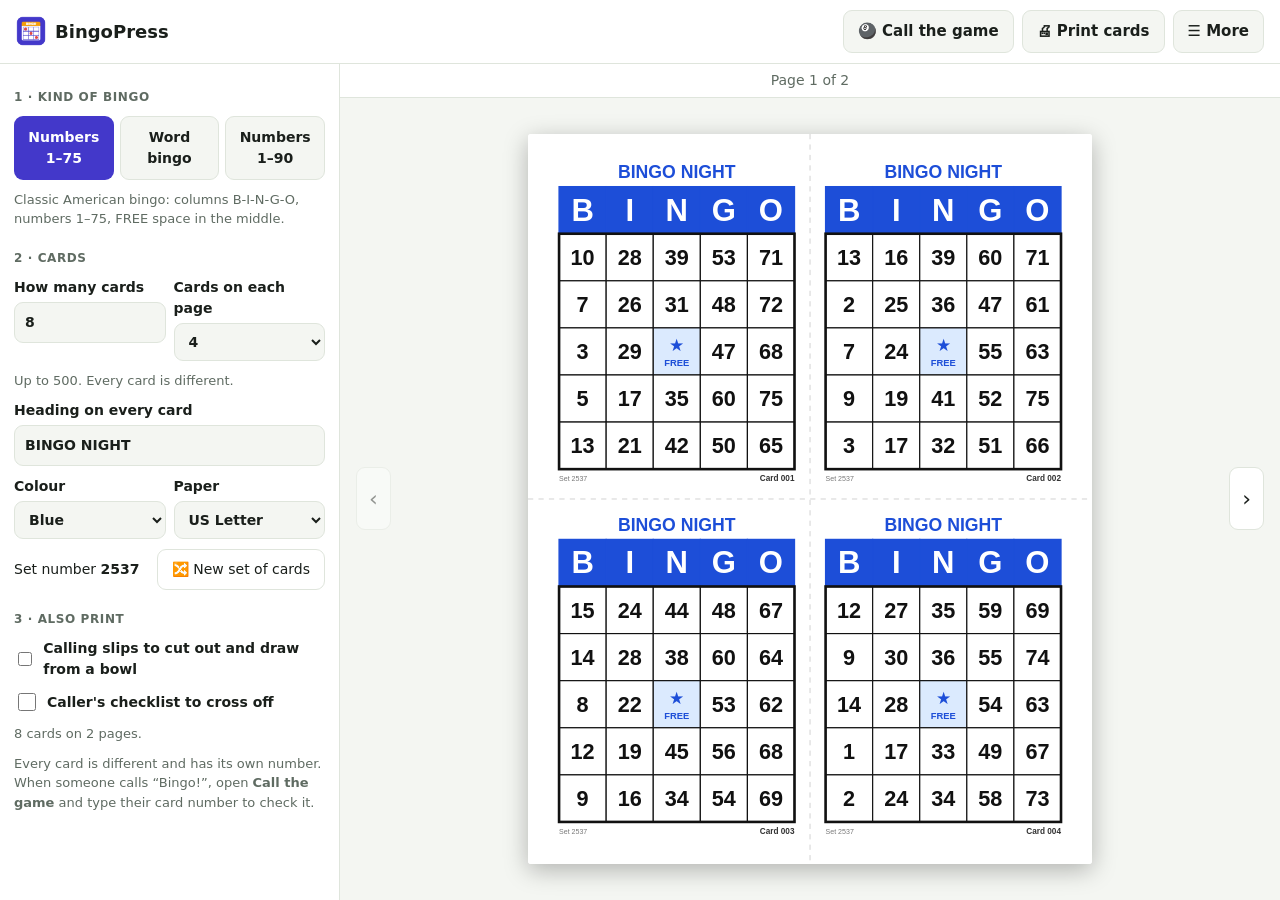
==== index.html @ 78ef308d "BingoPress 1.0" ====
<!doctype html>
<html lang="en">
<head>
  <meta charset="utf-8">
  <meta name="viewport" content="width=device-width, initial-scale=1">
  <title>BingoPress – Bingo Card Maker &amp; Caller</title>
  <meta name="description" content="Print unique, numbered bingo cards (75-ball, word bingo, 90-ball) and call the game on screen with big numbers read aloud. Private and offline.">
  <meta name="theme-color" content="#4338ca">
  <link rel="manifest" href="manifest.json">
  <link rel="icon" href="icon-192.png">
  <link rel="stylesheet" href="style.css">
  <style id="pageRule"></style>
</head>
<body>
  <header class="topbar">
    <div class="brand"><img src="icon-192.png" alt="" width="30" height="30"><span>BingoPress</span></div>
    <span class="tree-title"></span>
    <div class="top-btns">
      <button id="viewBtn" class="tb">🎱 Call the game</button>
      <button id="printBtn" class="tb">🖨 Print cards</button>
      <button id="moreBtn" class="tb">☰ More</button>
      <button id="proBtn" class="pro-btn" hidden>★ Get Pro</button>
    </div>
    <div id="menu" class="menu" hidden>
      <button id="exBtn">Fill in an example</button>
      <button id="resetBtn" class="danger">Start again…</button>
      <a href="help.html" target="_blank" rel="noopener">❓ How to use BingoPress</a>
      <a href="mailto:thequan03072002@gmail.com?subject=BingoPress%20feedback">✉ Feedback &amp; support</a>
      <a href="https://apps.microsoft.com/detail/9NRRLVDK5TH3" target="_blank" rel="noopener">More apps: NamePress name tags &amp; place cards</a>
      <a href="https://apps.microsoft.com/detail/9MWSF3JMP1GJ" target="_blank" rel="noopener">More apps: PrintCal photo calendar maker</a>
    </div>
  </header>

  <main class="layout">
    <aside class="left">
      <h2>1 · Kind of bingo</h2>
      <div class="seg3" id="types">
        <button data-t="b75">Numbers 1–75</button>
        <button data-t="word">Word bingo</button>
        <button data-t="b90">Numbers 1–90<span class="badge pro-only">PRO</span></button>
      </div>
      <p id="typeHint" class="hint"></p>
      <div id="wordF">
        <label class="field">Words or phrases – one on each line<textarea id="words" rows="7" placeholder="e.g. Pacifier&#10;Rattle&#10;Teddy bear"></textarea></label>
        <p id="wordCount" class="hint"></p>
        <div class="two">
          <label class="field">Card size<select id="grid"><option value="5">5 × 5</option><option value="4">4 × 4</option><option value="3">3 × 3</option></select></label>
          <label class="field">Ready-made list<select id="wordEx"><option value="">Choose…</option><option value="baby">Baby shower</option><option value="xmas">Christmas</option><option value="sight">Sight words (school)</option><option value="road">Road trip</option></select></label>
        </div>
      </div>

      <h2>2 · Cards</h2>
      <div class="two">
        <label class="field"><span id="countLbl">How many cards</span><input id="count" type="number" min="1" max="500" step="1"></label>
        <label class="field" id="perF">Cards on each page<select id="per"><option value="1">1 – largest</option><option value="2">2</option><option value="4">4</option></select></label>
      </div>
      <p id="countHint" class="hint"></p>
      <label class="field">Heading on every card<input id="title" type="text" maxlength="40" placeholder="e.g. Family Bingo Night"></label>
      <div class="two">
        <label class="field">Colour<select id="theme"></select></label>
        <label class="field">Paper<select id="paper"><option value="letter">US Letter</option><option value="a4">A4</option></select></label>
      </div>
      <div class="set-row"><span>Set number <strong id="setNo"></strong></span><button id="newSet" class="ghost">🔀 New set of cards</button></div>

      <h2>3 · Also print</h2>
      <label class="check"><input id="slips" type="checkbox"> Calling slips to cut out and draw from a bowl</label>
      <label class="check"><input id="checklist" type="checkbox"> Caller's checklist to cross off</label>
      <p id="pageInfo" class="hint"></p>
      <p class="hint">Every card is different and has its own number. When someone calls “Bingo!”, open <strong>Call the game</strong> and type their card number to check it.</p>
    </aside>

    <section class="stage">
      <div id="cardsView" class="view">
        <div id="pager" class="pager"></div>
        <div class="preview">
          <button id="prev" class="nav" title="Previous page">‹</button>
          <div id="page" style="height:100%;display:flex;align-items:center;justify-content:center;min-width:0;flex:1"></div>
          <button id="next" class="nav" title="Next page">›</button>
        </div>
      </div>
      <div id="callerView" class="view caller" hidden>
        <div class="call-top">
          <div id="ball" class="ball">–</div>
          <div class="call-side">
            <div id="callCount" class="call-count"></div>
            <div class="call-btns">
              <button id="callBtn" class="primary big">Call next</button>
              <button id="undoBtn" class="ghost">↶ Undo</button>
              <button id="newGame" class="ghost">New game</button>
            </div>
            <label class="check"><input id="speak" type="checkbox"> Read each call aloud</label>
            <p class="hint">Tip: press the Space bar to call the next one.</p>
          </div>
        </div>
        <div id="board" class="board"></div>
        <div class="check-card">
          <h3>Check a winning card</h3>
          <div class="chk-row"><label class="field">Card number<input id="chkNo" type="number" min="1" step="1"></label><button id="chkBtn" class="primary">Check</button></div>
          <div id="chkOut"></div>
        </div>
      </div>
    </section>
  </main>

  <dialog id="proDialog" class="dlg">
    <h2>BingoPress Pro</h2>
    <p class="muted">One-time purchase. Yours forever on this Microsoft account. The free version never limits how often you print or call.</p>
    <ul class="pro-list">
      <li><strong>Up to 500 different cards at once</strong> <span class="muted">(Free: 8 at a time)</span></li>
      <li><strong>90-ball tickets</strong> – the British style with 3 rows of 9</li>
      <li>Great for church halls, clubs, schools and fundraisers</li>
    </ul>
    <p id="proMsg" class="pro-msg" hidden></p>
    <div class="row-btns">
      <button id="buyBtn" class="primary">Unlock Pro</button>
      <button id="restoreBtn" class="ghost">Restore purchase</button>
      <button id="closePro" class="ghost">Not now</button>
    </div>
  </dialog>

  <div id="toast" class="toast" hidden></div>
  <div id="printArea"></div>
  <script src="app.js"></script>
</body>
</html>
---- style.css ----
:root {
  --bg: #f4f6f2; --card: #ffffff; --text: #1a1f1b; --muted: #5f6b62;
  --line: #dfe5dc; --accent: #4338ca; --accent-2: #e0e7ff; --on-accent: #ffffff; --danger: #b42318;
  color-scheme: light dark;
}
@media (prefers-color-scheme: dark) {
  :root { --bg: #121613; --card: #1b211c; --text: #e9efe9; --muted: #9aa79d;
    --line: #2c362e; --accent: #a5b4fc; --accent-2: #1e1b4b; --on-accent: #111033; --danger: #f97066; }
}
* { box-sizing: border-box; }
html, body { height: 100%; }
body { margin: 0; font: 16px/1.5 "Segoe UI", system-ui, sans-serif; background: var(--bg); color: var(--text); display: flex; flex-direction: column; }
[hidden] { display: none !important; }
.topbar { position: relative; display: flex; align-items: center; gap: 14px; padding: 10px 16px; border-bottom: 1px solid var(--line); background: var(--card); }
.brand { display: flex; align-items: center; gap: 9px; font-weight: 700; font-size: 18px; }
.brand img { border-radius: 7px; }
.tree-title { flex: 1; min-width: 120px; font: 600 17px "Segoe UI", system-ui, sans-serif; padding: 8px 10px; border-radius: 9px; border: 1px solid transparent; background: transparent; color: var(--text); }
.tree-title:hover { border-color: var(--line); }
.top-btns { display: flex; gap: 8px; align-items: center; }
button { font: inherit; border-radius: 9px; padding: 9px 14px; cursor: pointer; border: 1px solid transparent; }
button:disabled { opacity: .45; cursor: not-allowed; }
.tb { background: var(--bg); color: var(--text); border-color: var(--line); font-weight: 600; font-size: 15px; }
.tb:hover, .ghost:hover { border-color: var(--accent); }
.primary { background: var(--accent); color: var(--on-accent); font-weight: 700; }
.ghost { background: transparent; color: var(--text); border-color: var(--line); }
.danger { color: var(--danger) !important; }
.pro-btn { background: linear-gradient(135deg, #f59e0b, #ef4444); color: #fff; font-weight: 700; border: 0; }
.pro-btn.is-pro { background: var(--accent-2); color: var(--accent); cursor: default; }
.badge { font-size: 10px; font-weight: 700; background: #f59e0b; color: #1f1503; border-radius: 4px; padding: 1px 5px; margin-left: 4px; vertical-align: 1px; }
body.unlocked .pro-only { display: none; }
.menu { position: absolute; right: 16px; top: 54px; z-index: 20; background: var(--card); border: 1px solid var(--line); border-radius: 12px; padding: 6px; display: flex; flex-direction: column; min-width: 300px; box-shadow: 0 10px 30px rgba(0,0,0,.25); }
.menu button, .menu a { text-align: left; background: transparent; color: var(--text); padding: 10px 12px; border-radius: 8px; text-decoration: none; font-size: 15px; }
.menu button:hover, .menu a:hover { background: var(--accent-2); }

.layout { flex: 1; min-height: 0; display: grid; grid-template-columns: 340px minmax(0, 1fr); }
.left, .right { background: var(--card); padding: 14px; overflow: auto; display: flex; flex-direction: column; gap: 10px; }
.left { border-right: 1px solid var(--line); }
.right { border-left: 1px solid var(--line); }
@media (max-width: 900px) { .layout { grid-template-columns: 1fr; grid-template-rows: auto 60vh auto; } .left { max-height: 160px; } }
input[type=text], input[type=search], select, textarea { font: inherit; padding: 9px 10px; border-radius: 9px; border: 1px solid var(--line); background: var(--bg); color: var(--text); width: 100%; }
input:focus, select:focus, textarea:focus, button:focus-visible { outline: 3px solid var(--accent); outline-offset: 1px; }
textarea { min-height: 70px; resize: vertical; }
.people { list-style: none; margin: 0; padding: 0; display: flex; flex-direction: column; gap: 2px; flex: 1; overflow: auto; }
.people button { width: 100%; text-align: left; background: transparent; color: var(--text); padding: 7px 9px; font-size: 15px; overflow: hidden; text-overflow: ellipsis; white-space: nowrap; }
.people button:hover { background: var(--bg); }
.people button.on { background: var(--accent-2); color: var(--accent); font-weight: 700; }
.people small { color: var(--muted); font-weight: 400; }
.hint { color: var(--muted); font-size: 13px; font-weight: 400; margin: 0; }
.muted { color: var(--muted); }

.stage { position: relative; min-width: 0; min-height: 0; display: flex; flex-direction: column; }
.stagebar { display: flex; justify-content: space-between; align-items: center; gap: 12px; padding: 8px 12px; border-bottom: 1px solid var(--line); background: var(--card); font-size: 14px; }
.stagebar label { display: flex; align-items: center; gap: 8px; color: var(--muted); min-width: 0; }
.stagebar select { width: auto; max-width: 340px; padding: 6px 8px; }
.zoom { display: flex; gap: 4px; }
.zoom button { background: var(--bg); color: var(--text); border-color: var(--line); padding: 5px 12px; font-weight: 700; }
#svg { flex: 1; width: 100%; min-height: 0; cursor: grab; touch-action: none; background: var(--bg); }
#svg.drag { cursor: grabbing; }
#svg .p { cursor: pointer; }
.stage-hint { position: absolute; left: 0; right: 0; bottom: 8px; text-align: center; color: var(--muted); font-size: 13px; margin: 0; pointer-events: none; }

.right h2 { font-size: 20px; margin: 0; }
.field { display: flex; flex-direction: column; gap: 4px; font-weight: 600; font-size: 14px; }
.two { display: grid; grid-template-columns: 1fr 1fr; gap: 8px; }
.seg { display: flex; gap: 0; border: 1px solid var(--line); border-radius: 9px; overflow: hidden; }
.seg button { flex: 1; border-radius: 0; background: var(--bg); color: var(--text); padding: 8px 6px; font-size: 14px; }
.seg button.on { background: var(--accent); color: var(--on-accent); font-weight: 700; }
.photo-row { display: flex; align-items: center; gap: 12px; }
.photo { width: 76px; height: 76px; border-radius: 50%; object-fit: cover; background: var(--accent-2); border: 2px solid var(--line); display: flex; align-items: center; justify-content: center; font-weight: 700; font-size: 24px; color: var(--accent); flex: none; }
.rel { display: grid; grid-template-columns: 1fr 1fr; gap: 8px; }
.rel button { background: var(--accent-2); color: var(--accent); font-weight: 700; font-size: 14px; padding: 10px 6px; }
.rel button:hover { outline: 2px solid var(--accent); }
.rel .wide { grid-column: 1 / -1; }
.check { display: flex; align-items: center; gap: 8px; font-weight: 600; font-size: 14px; }
.check input { width: 18px; height: 18px; accent-color: var(--accent); }
.sect { font-size: 12px; text-transform: uppercase; letter-spacing: .6px; color: var(--muted); margin: 8px 0 0; }
.empty-panel { color: var(--muted); text-align: center; margin-top: 30px; }

.dlg { border: 1px solid var(--line); border-radius: 16px; padding: 24px; background: var(--card); color: var(--text); max-width: 460px; width: calc(100% - 32px); }
.dlg::backdrop { background: rgba(0,0,0,.55); }
.dlg h2 { margin: 0 0 6px; font-size: 22px; }
.dlg .field { margin-top: 12px; }
.row-btns { display: flex; gap: 8px; flex-wrap: wrap; margin-top: 18px; }
.pro-list { padding-left: 20px; line-height: 1.8; }
.pro-msg { background: var(--accent-2); border-radius: 8px; padding: 9px 11px; }
.pick-list { display: flex; flex-direction: column; gap: 8px; margin-top: 12px; }
.pick-list button { background: var(--accent-2); color: var(--accent); font-weight: 700; text-align: left; }
.toast { position: fixed; left: 50%; bottom: 26px; transform: translateX(-50%); background: #1f2937; color: #fff; padding: 11px 18px; border-radius: 10px; z-index: 50; max-width: calc(100% - 24px); }

.left h2 { font-size: 12px; text-transform: uppercase; letter-spacing: .6px; color: var(--muted); margin: 10px 0 0; }
.three { display: grid; grid-template-columns: 1.3fr .8fr 1.2fr; gap: 6px; }
.addrow { display: flex; gap: 6px; }
.addrow input { flex: 1; }
.events { list-style: none; margin: 0; padding: 0; display: flex; flex-direction: column; gap: 2px; }
.events li { display: flex; align-items: center; gap: 8px; padding: 5px 6px; border-radius: 8px; font-size: 14px; }
.events li:hover { background: var(--bg); }
.events .when { color: var(--muted); font-variant-numeric: tabular-nums; min-width: 54px; }
.events .txt { flex: 1; overflow: hidden; text-overflow: ellipsis; white-space: nowrap; }
.events button { background: transparent; color: var(--muted); padding: 2px 8px; border-color: transparent; }
.events button:hover { color: var(--danger); border-color: var(--line); }
.stage { align-items: stretch; background: var(--bg); }
.months { display: flex; gap: 4px; padding: 8px 12px; flex-wrap: wrap; justify-content: center; border-bottom: 1px solid var(--line); background: var(--card); }
.months button { background: var(--bg); color: var(--text); border-color: var(--line); padding: 5px 10px; font-size: 14px; position: relative; }
.months button.on { background: var(--accent); color: var(--on-accent); font-weight: 700; border-color: transparent; }
.months button.has::after { content: ""; position: absolute; right: 3px; top: 3px; width: 6px; height: 6px; border-radius: 50%; background: #f59e0b; }
.preview { flex: 1; min-height: 0; display: flex; align-items: center; justify-content: center; padding: 16px; gap: 10px; }
.preview svg { max-width: 100%; max-height: 100%; width: auto; height: 100%; background: #fff; box-shadow: 0 6px 24px rgba(0,0,0,.28); border-radius: 3px; }
.nav { background: var(--card); color: var(--text); border-color: var(--line); font-size: 22px; padding: 14px 12px; }
.swatches { display: flex; gap: 6px; flex-wrap: wrap; }
.swatches button { width: 30px; height: 30px; border-radius: 50%; padding: 0; border: 3px solid transparent; }
.swatches button.on { border-color: var(--text); }

#printArea { display: none; }
@media print {
  body > *:not(#printArea) { display: none !important; }
  body { background: #fff; display: block; margin: 0; }
  #printArea { display: block; }
  #printArea svg { display: block; width: 100vw; height: 100vh; page-break-after: always; break-after: page; }
}
.seg3 { display: grid; grid-template-columns: 1fr 1fr 1fr; gap: 6px; }
.seg3 button { background: var(--bg); color: var(--text); border-color: var(--line); padding: 10px 4px; font-size: 14px; font-weight: 600; }
.seg3 button.on { background: var(--accent); color: var(--on-accent); border-color: transparent; }
#words { min-height: 150px; font-size: 16px; line-height: 1.45; flex: 1; }
.pager { text-align: center; padding: 6px; color: var(--muted); font-size: 14px; background: var(--card); border-bottom: 1px solid var(--line); }
.warn { background: var(--accent-2); border-radius: 8px; padding: 8px 10px; font-size: 13px; margin: 0; }
.contacts { flex: none; min-height: 46px; list-style: none; margin: 0; padding: 0; display: flex; flex-direction: column; gap: 2px; max-height: 260px; overflow: auto; border: 1px solid var(--line); border-radius: 9px; }
.contacts li { display: flex; align-items: center; gap: 8px; padding: 6px 8px; font-size: 15px; }
.contacts li:hover { background: var(--bg); }
.contacts input { width: 18px; height: 18px; accent-color: var(--accent); flex: none; }
.contacts .nm { flex: 1; overflow: hidden; text-overflow: ellipsis; white-space: nowrap; cursor: pointer; }
.contacts small { color: var(--muted); }
.contacts button { background: transparent; color: var(--muted); padding: 2px 8px; border-color: transparent; }
.contacts button:hover { color: var(--danger); border-color: var(--line); }
.contacts .none { color: var(--muted); padding: 14px; text-align: center; }
.preview svg { height: auto; max-height: 100%; }
#ret { min-height: 84px; }
#cAddr { min-height: 110px; }
.tpls { display: grid; grid-template-columns: repeat(4, 1fr); gap: 6px; }
.tpls button { padding: 0; background: #fff; border: 2px solid var(--line); overflow: hidden; position: relative; aspect-ratio: 4/3; }
.tpls button.on { border-color: var(--accent); outline: 2px solid var(--accent); }
.tpls button svg { width: 100%; height: 100%; display: block; }
.tpls .badge { position: absolute; right: 2px; top: 2px; margin: 0; }
#names { min-height: 120px; }
#reason { min-height: 64px; }
.logo-row { display: flex; gap: 8px; align-items: center; flex-wrap: wrap; }
.view { flex: 1; min-height: 0; display: flex; flex-direction: column; }
.set-row { display: flex; align-items: center; justify-content: space-between; gap: 8px; font-size: 14px; }
.caller { overflow: auto; padding: 18px; gap: 16px; }
.call-top { display: flex; gap: 22px; align-items: center; flex-wrap: wrap; }
.ball { width: 230px; height: 230px; border-radius: 50%; background: radial-gradient(circle at 35% 30%, #fff 0 18%, var(--accent) 60%); color: #111; display: flex; align-items: center; justify-content: center; text-align: center; font-weight: 800; font-size: 76px; line-height: 1.05; padding: 18px; box-shadow: 0 10px 30px rgba(0,0,0,.3); flex: none; word-break: break-word; }
.ball span { background: #fff; border-radius: 50%; width: 76%; height: 76%; display: flex; align-items: center; justify-content: center; }
.ball.small-text { font-size: 30px; }
.call-side { display: flex; flex-direction: column; gap: 10px; min-width: 260px; flex: 1; }
.call-count { font-size: 18px; font-weight: 600; }
.call-btns { display: flex; gap: 8px; flex-wrap: wrap; }
.big { font-size: 24px; padding: 16px 30px; }
.board { display: grid; gap: 4px; background: var(--card); border: 1px solid var(--line); border-radius: 12px; padding: 10px; }
.board .bl { background: var(--accent); color: var(--on-accent); font-weight: 800; display: flex; align-items: center; justify-content: center; border-radius: 6px; font-size: 20px; }
.board .bn { background: var(--bg); color: var(--muted); border-radius: 6px; text-align: center; padding: 6px 0; font-weight: 700; font-size: 18px; font-variant-numeric: tabular-nums; }
.board .bn.on { background: #f59e0b; color: #1f1503; }
.board .bn.last { outline: 3px solid var(--text); }
.board.words { display: flex; flex-wrap: wrap; }
.board.words .bn { padding: 6px 10px; font-size: 16px; }
.check-card { background: var(--card); border: 1px solid var(--line); border-radius: 12px; padding: 12px 14px; }
.check-card h3 { margin: 0 0 8px; font-size: 17px; }
.chk-row { display: flex; gap: 8px; align-items: flex-end; }
.chk-row .field { width: 150px; }
.chk-row input { font: inherit; padding: 9px 10px; border-radius: 9px; border: 1px solid var(--line); background: var(--bg); color: var(--text); width: 100%; }
#count { font: inherit; padding: 9px 10px; border-radius: 9px; border: 1px solid var(--line); background: var(--bg); color: var(--text); width: 100%; }
.verdict { font-size: 22px; font-weight: 800; margin: 10px 0 6px; }
.verdict.win { color: #15803d; }
.mini { border-collapse: collapse; margin-top: 6px; }
.mini td { border: 1px solid var(--line); min-width: 44px; height: 38px; text-align: center; font-weight: 700; padding: 2px 4px; font-size: 14px; }
.mini td.on { background: #f59e0b; color: #1f1503; }
.mini td.free { background: var(--accent-2); }
@media (prefers-color-scheme: dark) { .mini td.on, .board .bn.on { color: #1f1503; } }
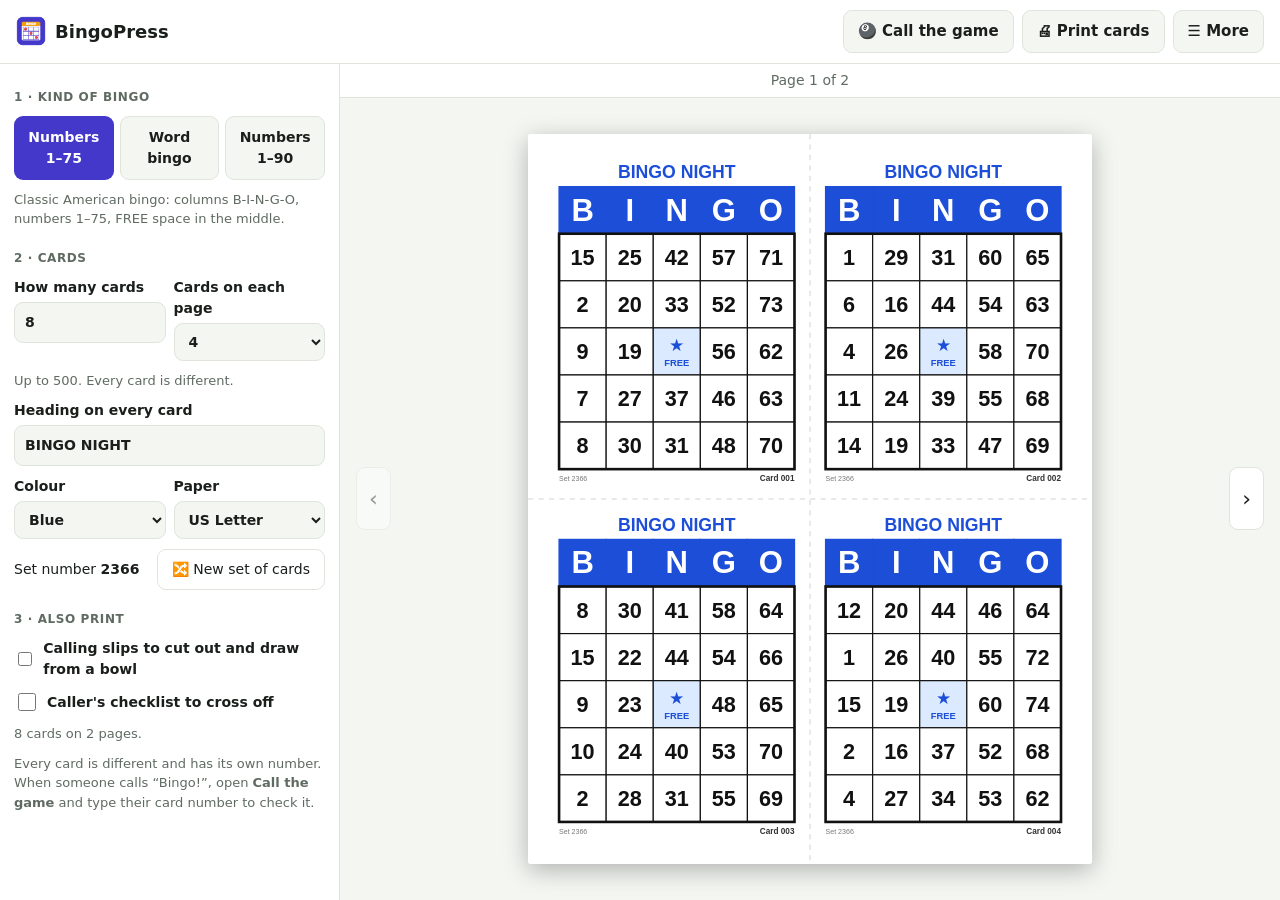
==== commit a56ff5b9: "Keep number ranges on one line" ====
--- a/index.html
+++ b/index.html
@@ -14,7 +14,7 @@
 <body>
   <header class="topbar">
     <div class="brand"><img src="icon-192.png" alt="" width="30" height="30"><span>BingoPress</span></div>
-    <span class="tree-title"></span>
+    <span style="flex:1"></span>
     <div class="top-btns">
       <button id="viewBtn" class="tb">🎱 Call the game</button>
       <button id="printBtn" class="tb">🖨 Print cards</button>
@@ -35,9 +35,9 @@
     <aside class="left">
       <h2>1 · Kind of bingo</h2>
       <div class="seg3" id="types">
-        <button data-t="b75">Numbers 1–75</button>
+        <button data-t="b75">Numbers <span style="white-space:nowrap">1–75</span></button>
         <button data-t="word">Word bingo</button>
-        <button data-t="b90">Numbers 1–90<span class="badge pro-only">PRO</span></button>
+        <button data-t="b90">Numbers <span style="white-space:nowrap">1–90</span><span class="badge pro-only">PRO</span></button>
       </div>
       <p id="typeHint" class="hint"></p>
       <div id="wordF">
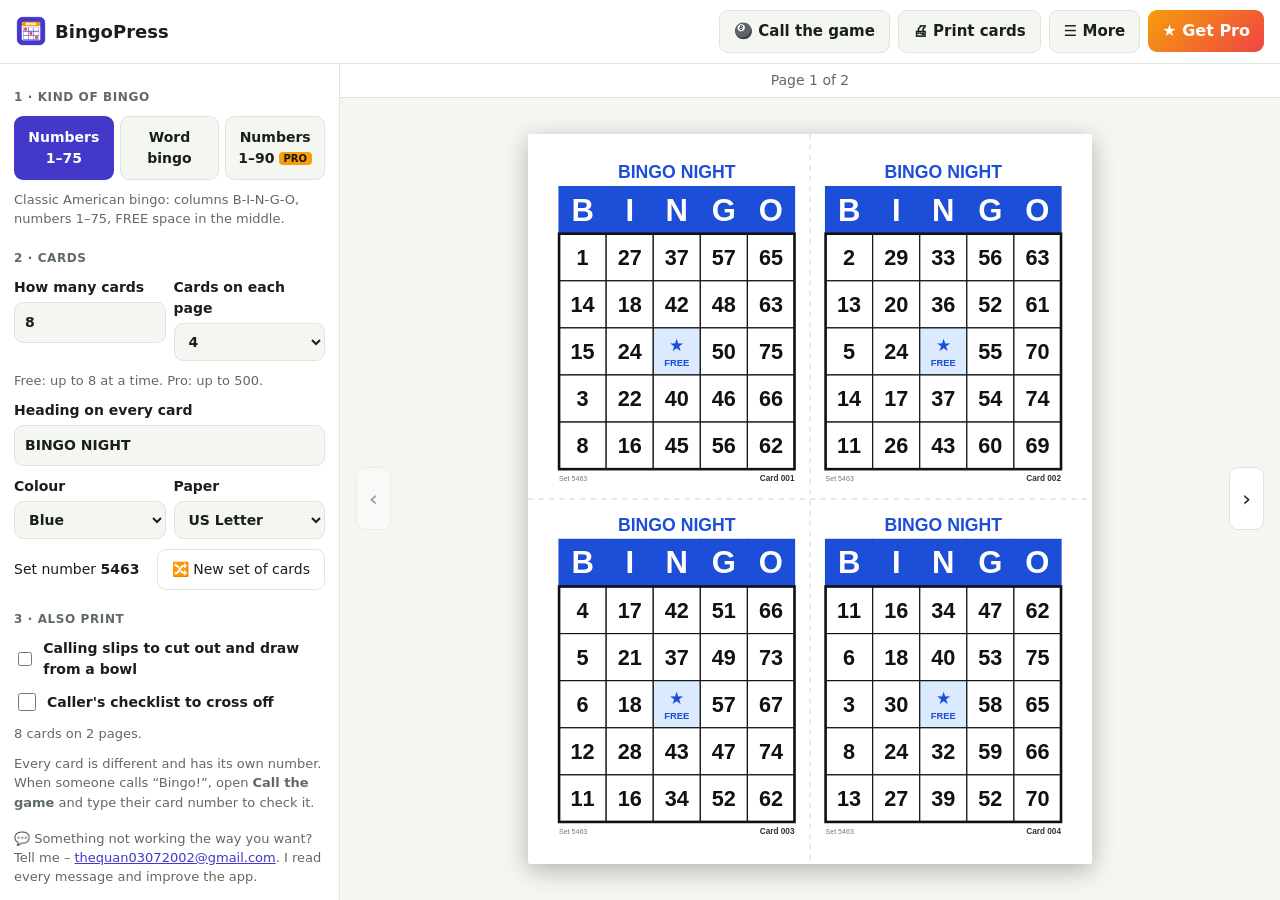
==== commit 782ee9ef: "Harden Pro check, close side doors, feedback note" ====
--- a/index.html
+++ b/index.html
@@ -67,6 +67,7 @@
       <label class="check"><input id="checklist" type="checkbox"> Caller's checklist to cross off</label>
       <p id="pageInfo" class="hint"></p>
       <p class="hint">Every card is different and has its own number. When someone calls “Bingo!”, open <strong>Call the game</strong> and type their card number to check it.</p>
+      <p class="fb-note">💬 Something not working the way you want? Tell me – <a href="mailto:thequan03072002@gmail.com?subject=BingoPress%20feedback">thequan03072002@gmail.com</a>. I read every message and improve the app.</p>
     </aside>
 
     <section class="stage">
@@ -110,9 +111,10 @@
       <li><strong>90-ball tickets</strong> – the British style with 3 rows of 9</li>
       <li>Great for church halls, clubs, schools and fundraisers</li>
     </ul>
+    <p class="fb-note">💬 Something not working the way you want? Tell me – <a href="mailto:thequan03072002@gmail.com?subject=BingoPress%20feedback">thequan03072002@gmail.com</a>. I read every message and improve the app.</p>
     <p id="proMsg" class="pro-msg" hidden></p>
     <div class="row-btns">
-      <button id="buyBtn" class="primary">Unlock Pro</button>
+      <button id="buyBtn" class="primary" autofocus>Unlock Pro</button>
       <button id="restoreBtn" class="ghost">Restore purchase</button>
       <button id="closePro" class="ghost">Not now</button>
     </div>
--- a/style.css
+++ b/style.css
@@ -37,6 +37,7 @@
 .left { border-right: 1px solid var(--line); }
 .right { border-left: 1px solid var(--line); }
 @media (max-width: 900px) { .layout { grid-template-columns: 1fr; grid-template-rows: auto 60vh auto; } .left { max-height: 160px; } }
+@media (max-width: 640px) { .topbar { flex-wrap: wrap; gap: 8px; } .top-btns { flex-wrap: wrap; } .menu { top: 100%; left: 8px; right: 8px; min-width: 0; } .board { gap: 2px; padding: 6px; } .board .bn { font-size: 12px; padding: 4px 0; } .board .bl { font-size: 14px; } }
 input[type=text], input[type=search], select, textarea { font: inherit; padding: 9px 10px; border-radius: 9px; border: 1px solid var(--line); background: var(--bg); color: var(--text); width: 100%; }
 input:focus, select:focus, textarea:focus, button:focus-visible { outline: 3px solid var(--accent); outline-offset: 1px; }
 textarea { min-height: 70px; resize: vertical; }
@@ -174,3 +175,5 @@
 .mini td.on { background: #f59e0b; color: #1f1503; }
 .mini td.free { background: var(--accent-2); }
 @media (prefers-color-scheme: dark) { .mini td.on, .board .bn.on { color: #1f1503; } }
+.fb-note { color: var(--muted); font-size: 13px; line-height: 1.45; margin: 8px 0 0; overflow-wrap: anywhere; }
+.fb-note a { color: var(--accent); }
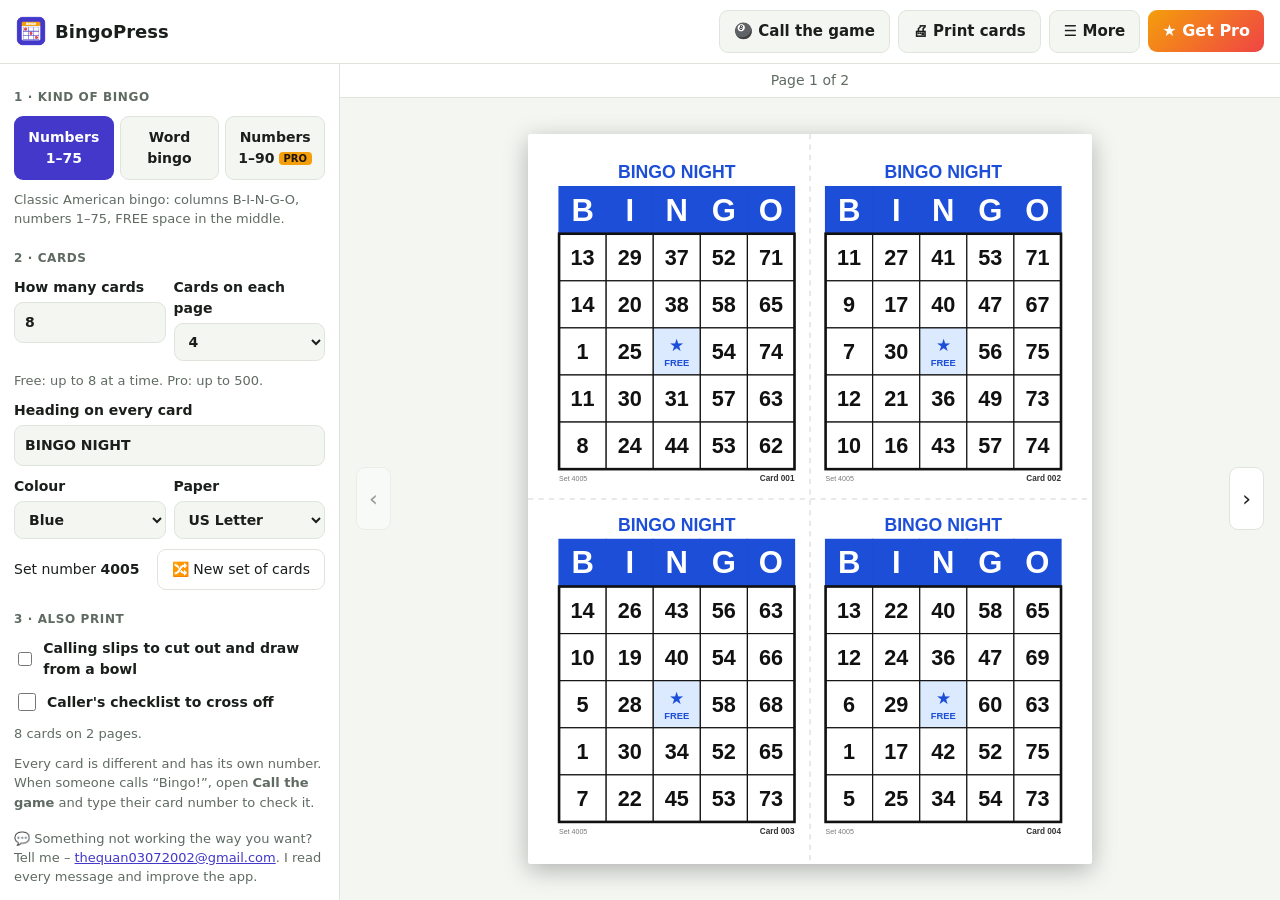
==== commit 4d456ed3: "More apps: ColorPress / RecipePress" ====
--- a/index.html
+++ b/index.html
@@ -28,6 +28,7 @@
       <a href="mailto:thequan03072002@gmail.com?subject=BingoPress%20feedback">✉ Feedback &amp; support</a>
       <a href="https://apps.microsoft.com/detail/9NRRLVDK5TH3" target="_blank" rel="noopener">More apps: NamePress name tags &amp; place cards</a>
       <a href="https://apps.microsoft.com/detail/9MWSF3JMP1GJ" target="_blank" rel="noopener">More apps: PrintCal photo calendar maker</a>
+      <a href="https://apps.microsoft.com/detail/9PJSZZRXMDWN" target="_blank" rel="noopener">More apps: ColorPress coloring page maker</a>
     </div>
   </header>
 
